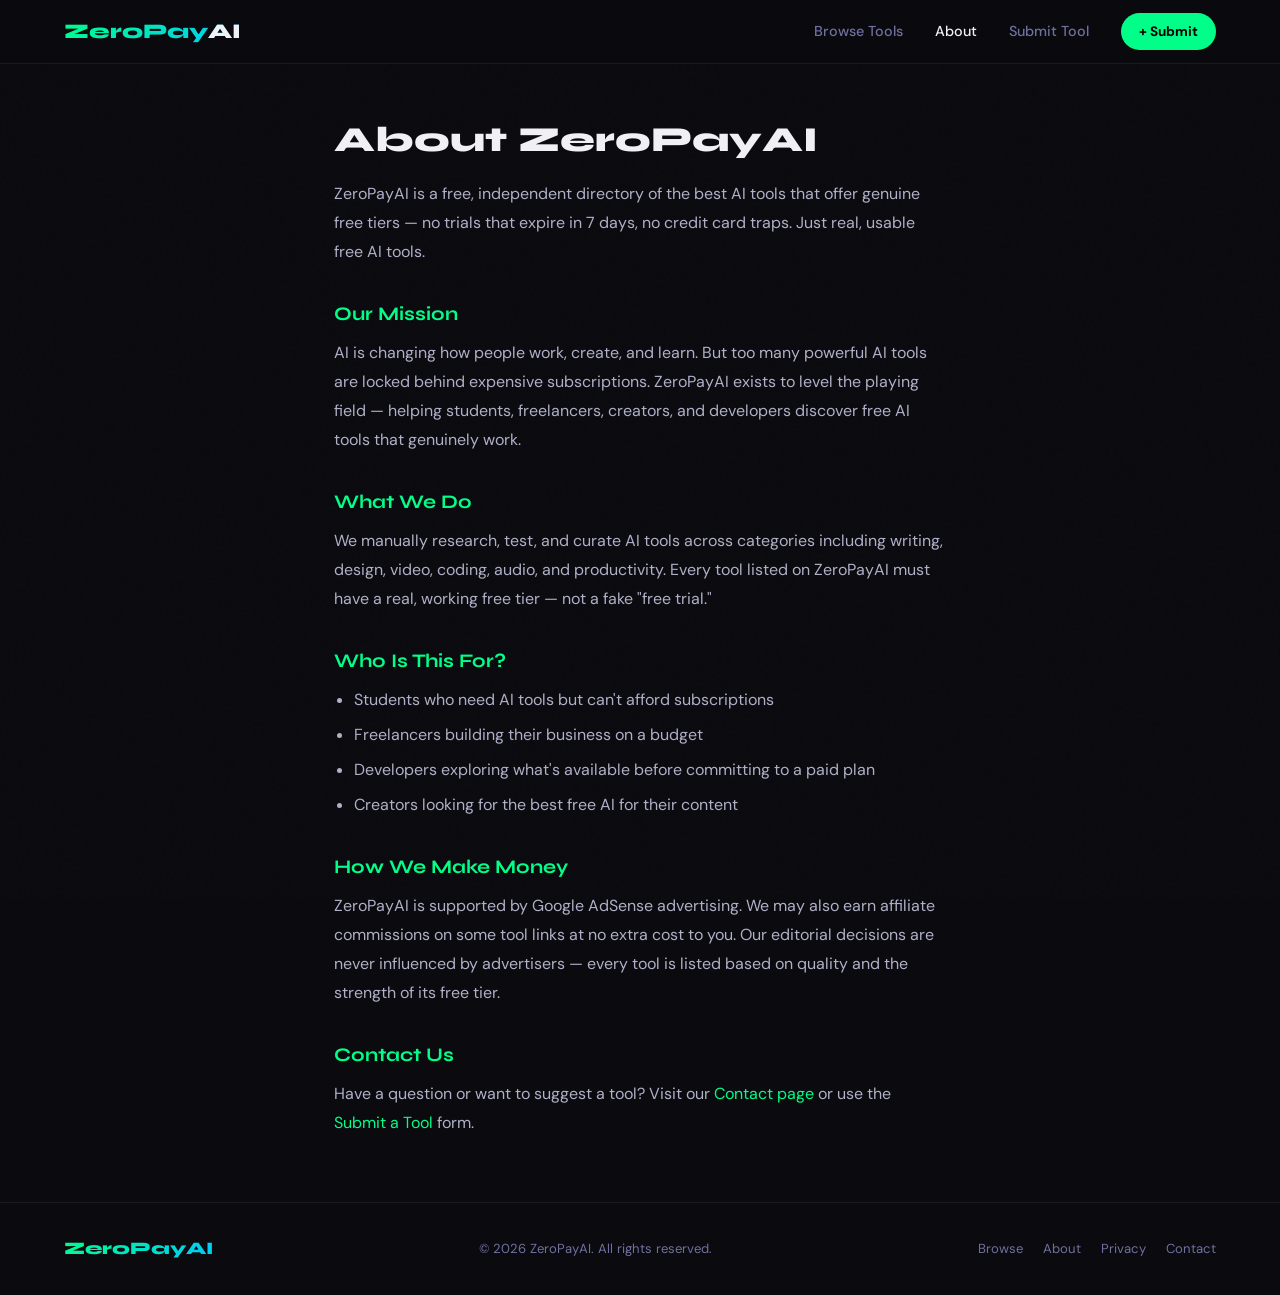
==== about.html @ a78f9772 "initial commit - ZeroPayAI launch" ====
<!DOCTYPE html>
<html lang="en">
<head>
  <meta charset="UTF-8" />
  <link rel="icon" type="image/svg+xml" href="favicon.svg" />
<link rel="apple-touch-icon" href="favicon.svg" />
<meta property="og:image" content="https://zeropayai.netlify.app/og-banner.png" />
  <meta name="viewport" content="width=device-width, initial-scale=1.0" />
  <title>About ZeroPayAI — Free AI Tools Directory</title>
  <meta name="description" content="ZeroPayAI is a curated directory of the best free AI tools. Learn about our mission to make AI accessible to everyone." />
  <link rel="canonical" href="zeropayai.netlify.app" />
  <link rel="stylesheet" href="style.css" />
  <style>
    .content-page { max-width: 740px; margin: 0 auto; padding: 48px 5%; }
    .content-page h1 { font-family: var(--font-head); font-size: 2.2rem; font-weight: 800; margin-bottom: 12px; }
    .content-page h2 { font-family: var(--font-head); font-size: 1.2rem; font-weight: 700; margin: 32px 0 10px; color: var(--accent); }
    .content-page p { color: #b0b0c8; line-height: 1.8; margin-bottom: 16px; }
    .content-page ul { color: #b0b0c8; line-height: 1.8; padding-left: 20px; margin-bottom: 16px; }
    .content-page ul li { margin-bottom: 6px; }
  </style>
</head>
<body>

  <nav>
    <a href="index.html" class="nav-logo">ZeroPay<span>AI</span></a>
    <div class="nav-links">
      <a href="tools.html">Browse Tools</a>
      <a href="about.html" class="active">About</a>
      <a href="submit.html">Submit Tool</a>
      <a href="submit.html" class="btn-nav">+ Submit</a>
    </div>
  </nav>

  <main>
    <div class="content-page">
      <h1>About ZeroPayAI</h1>
      <p>ZeroPayAI is a free, independent directory of the best AI tools that offer genuine free tiers — no trials that expire in 7 days, no credit card traps. Just real, usable free AI tools.</p>

      <h2>Our Mission</h2>
      <p>AI is changing how people work, create, and learn. But too many powerful AI tools are locked behind expensive subscriptions. ZeroPayAI exists to level the playing field — helping students, freelancers, creators, and developers discover free AI tools that genuinely work.</p>

      <h2>What We Do</h2>
      <p>We manually research, test, and curate AI tools across categories including writing, design, video, coding, audio, and productivity. Every tool listed on ZeroPayAI must have a real, working free tier — not a fake "free trial."</p>

      <h2>Who Is This For?</h2>
      <ul>
        <li>Students who need AI tools but can't afford subscriptions</li>
        <li>Freelancers building their business on a budget</li>
        <li>Developers exploring what's available before committing to a paid plan</li>
        <li>Creators looking for the best free AI for their content</li>
      </ul>

      <h2>How We Make Money</h2>
      <p>ZeroPayAI is supported by Google AdSense advertising. We may also earn affiliate commissions on some tool links at no extra cost to you. Our editorial decisions are never influenced by advertisers — every tool is listed based on quality and the strength of its free tier.</p>

      <h2>Contact Us</h2>
      <p>Have a question or want to suggest a tool? Visit our <a href="contact.html" style="color:var(--accent)">Contact page</a> or use the <a href="submit.html" style="color:var(--accent)">Submit a Tool</a> form.</p>
    </div>
  </main>

  <footer>
    <div class="footer-logo">ZeroPayAI</div>
    <p>© 2026 ZeroPayAI. All rights reserved.</p>
    <div class="footer-links">
      <a href="tools.html">Browse</a>
      <a href="about.html">About</a>
      <a href="privacy.html">Privacy</a>
      <a href="contact.html">Contact</a>
    </div>
  </footer>

  <script src="tools-data.js"></script>
  <script src="app.js"></script>
</body>
</html>
---- style.css ----
@import url('https://fonts.googleapis.com/css2?family=Syne:wght@400;600;700;800&family=DM+Sans:wght@300;400;500&display=swap');

/* ─── Variables ─── */
:root {
  --bg: #0a0a0f;
  --bg2: #111118;
  --bg3: #1a1a24;
  --border: rgba(255,255,255,0.07);
  --accent: #00ff88;
  --accent2: #00c8ff;
  --text: #f0f0f5;
  --muted: #7070a0;
  --card-bg: #13131e;
  --radius: 16px;
  --font-head: 'Syne', sans-serif;
  --font-body: 'DM Sans', sans-serif;
}

/* ─── Reset ─── */
*, *::before, *::after { box-sizing: border-box; margin: 0; padding: 0; }
html { scroll-behavior: smooth; }
body {
  font-family: var(--font-body);
  background: var(--bg);
  color: var(--text);
  min-height: 100vh;
  line-height: 1.6;
}
a { text-decoration: none; color: inherit; }
img { max-width: 100%; }

/* ─── Scrollbar ─── */
::-webkit-scrollbar { width: 6px; }
::-webkit-scrollbar-track { background: var(--bg); }
::-webkit-scrollbar-thumb { background: var(--bg3); border-radius: 99px; }

/* ─── Noise Overlay ─── */
body::before {
  content: '';
  position: fixed;
  inset: 0;
  background-image: url("data:image/svg+xml,%3Csvg viewBox='0 0 256 256' xmlns='http://www.w3.org/2000/svg'%3E%3Cfilter id='noise'%3E%3CfeTurbulence type='fractalNoise' baseFrequency='0.9' numOctaves='4' stitchTiles='stitch'/%3E%3C/filter%3E%3Crect width='100%25' height='100%25' filter='url(%23noise)' opacity='0.04'/%3E%3C/svg%3E");
  pointer-events: none;
  z-index: 0;
  opacity: 0.4;
}

/* ─── Nav ─── */
nav {
  position: sticky;
  top: 0;
  z-index: 100;
  background: rgba(10,10,15,0.85);
  backdrop-filter: blur(20px);
  border-bottom: 1px solid var(--border);
  padding: 0 5%;
  display: flex;
  align-items: center;
  justify-content: space-between;
  height: 64px;
}
.nav-logo {
  font-family: var(--font-head);
  font-size: 1.3rem;
  font-weight: 800;
  background: linear-gradient(135deg, var(--accent), var(--accent2));
  -webkit-background-clip: text;
  -webkit-text-fill-color: transparent;
  background-clip: text;
}
.nav-logo span { -webkit-text-fill-color: var(--text); }
.nav-links { display: flex; gap: 2rem; align-items: center; }
.nav-links a {
  color: var(--muted);
  font-size: 0.9rem;
  font-weight: 500;
  transition: color 0.2s;
}
.nav-links a:hover, .nav-links a.active { color: var(--text); }
.btn-nav {
  background: var(--accent);
  color: #000 !important;
  padding: 8px 18px;
  border-radius: 99px;
  font-weight: 700 !important;
  font-size: 0.85rem !important;
  transition: opacity 0.2s !important;
}
.btn-nav:hover { opacity: 0.85; }

/* ─── Hero ─── */
.hero {
  position: relative;
  padding: 100px 5% 80px;
  text-align: center;
  overflow: hidden;
}
.hero-glow {
  position: absolute;
  top: -100px;
  left: 50%;
  transform: translateX(-50%);
  width: 700px;
  height: 500px;
  background: radial-gradient(ellipse, rgba(0,255,136,0.12) 0%, rgba(0,200,255,0.06) 40%, transparent 70%);
  pointer-events: none;
}
.hero-badge {
  display: inline-flex;
  align-items: center;
  gap: 6px;
  background: rgba(0,255,136,0.08);
  border: 1px solid rgba(0,255,136,0.2);
  color: var(--accent);
  font-size: 0.78rem;
  font-weight: 600;
  padding: 5px 14px;
  border-radius: 99px;
  margin-bottom: 24px;
  letter-spacing: 0.05em;
  text-transform: uppercase;
}
.hero h1 {
  font-family: var(--font-head);
  font-size: clamp(2.5rem, 6vw, 5rem);
  font-weight: 800;
  line-height: 1.1;
  margin-bottom: 20px;
  letter-spacing: -0.02em;
}
.hero h1 .highlight {
  background: linear-gradient(135deg, var(--accent), var(--accent2));
  -webkit-background-clip: text;
  -webkit-text-fill-color: transparent;
  background-clip: text;
}
.hero p {
  color: var(--muted);
  font-size: 1.1rem;
  max-width: 560px;
  margin: 0 auto 40px;
}
.hero-search {
  display: flex;
  max-width: 560px;
  margin: 0 auto 48px;
  background: var(--bg3);
  border: 1px solid var(--border);
  border-radius: 99px;
  padding: 6px 6px 6px 22px;
  gap: 8px;
  align-items: center;
  transition: border-color 0.2s;
}
.hero-search:focus-within { border-color: rgba(0,255,136,0.35); }
.hero-search input {
  flex: 1;
  background: none;
  border: none;
  outline: none;
  color: var(--text);
  font-family: var(--font-body);
  font-size: 0.95rem;
}
.hero-search input::placeholder { color: var(--muted); }
.hero-search button {
  background: var(--accent);
  color: #000;
  border: none;
  border-radius: 99px;
  padding: 10px 22px;
  font-family: var(--font-head);
  font-weight: 700;
  font-size: 0.9rem;
  cursor: pointer;
  transition: opacity 0.2s;
}
.hero-search button:hover { opacity: 0.85; }
.hero-stats {
  display: flex;
  justify-content: center;
  gap: 48px;
  flex-wrap: wrap;
}
.stat { text-align: center; }
.stat-num {
  font-family: var(--font-head);
  font-size: 1.8rem;
  font-weight: 800;
  background: linear-gradient(135deg, var(--accent), var(--accent2));
  -webkit-background-clip: text;
  -webkit-text-fill-color: transparent;
  background-clip: text;
}
.stat-label { color: var(--muted); font-size: 0.82rem; margin-top: 2px; }

/* ─── Section ─── */
section { padding: 60px 5%; position: relative; z-index: 1; }
.section-header {
  display: flex;
  align-items: baseline;
  justify-content: space-between;
  margin-bottom: 32px;
  flex-wrap: wrap;
  gap: 12px;
}
.section-title {
  font-family: var(--font-head);
  font-size: 1.6rem;
  font-weight: 700;
}
.see-all {
  color: var(--accent);
  font-size: 0.88rem;
  font-weight: 600;
  display: flex;
  align-items: center;
  gap: 4px;
  transition: gap 0.2s;
}
.see-all:hover { gap: 8px; }

/* ─── Category Pills ─── */
.categories {
  display: flex;
  gap: 10px;
  flex-wrap: wrap;
  margin-bottom: 32px;
}
.cat-pill {
  background: var(--bg3);
  border: 1px solid var(--border);
  color: var(--muted);
  padding: 7px 16px;
  border-radius: 99px;
  font-size: 0.85rem;
  font-weight: 500;
  cursor: pointer;
  transition: all 0.2s;
  white-space: nowrap;
}
.cat-pill:hover { border-color: rgba(255,255,255,0.15); color: var(--text); }
.cat-pill.active {
  background: rgba(0,255,136,0.1);
  border-color: rgba(0,255,136,0.35);
  color: var(--accent);
}

/* ─── Tool Cards Grid ─── */
.tools-grid {
  display: grid;
  grid-template-columns: repeat(auto-fill, minmax(280px, 1fr));
  gap: 20px;
}
.tool-card {
  background: var(--card-bg);
  border: 1px solid var(--border);
  border-radius: var(--radius);
  padding: 22px;
  cursor: pointer;
  transition: transform 0.2s, border-color 0.2s, box-shadow 0.2s;
  display: flex;
  flex-direction: column;
  gap: 12px;
  position: relative;
  overflow: hidden;
}
.tool-card::before {
  content: '';
  position: absolute;
  inset: 0;
  background: linear-gradient(135deg, rgba(0,255,136,0.03), transparent 60%);
  opacity: 0;
  transition: opacity 0.3s;
}
.tool-card:hover { transform: translateY(-4px); border-color: rgba(0,255,136,0.2); box-shadow: 0 12px 40px rgba(0,0,0,0.4); }
.tool-card:hover::before { opacity: 1; }
.card-top { display: flex; align-items: flex-start; justify-content: space-between; gap: 10px; }
.tool-icon {
  width: 48px;
  height: 48px;
  border-radius: 12px;
  background: var(--bg3);
  display: flex;
  align-items: center;
  justify-content: center;
  font-size: 1.5rem;
  flex-shrink: 0;
}
.tool-badge {
  font-size: 0.7rem;
  font-weight: 700;
  padding: 3px 10px;
  border-radius: 99px;
  text-transform: uppercase;
  letter-spacing: 0.05em;
  white-space: nowrap;
}
.badge-popular { background: rgba(0,255,136,0.12); color: var(--accent); }
.badge-trending { background: rgba(255,165,0,0.12); color: orange; }
.badge-editor { background: rgba(0,200,255,0.12); color: var(--accent2); }
.badge-free { background: rgba(255,255,255,0.06); color: var(--muted); }
.tool-name {
  font-family: var(--font-head);
  font-size: 1rem;
  font-weight: 700;
}
.tool-tagline { color: var(--muted); font-size: 0.83rem; line-height: 1.5; }
.card-bottom { display: flex; align-items: center; justify-content: space-between; margin-top: auto; }
.tool-category {
  font-size: 0.75rem;
  color: var(--muted);
  background: var(--bg3);
  padding: 3px 10px;
  border-radius: 99px;
}
.tool-rating { display: flex; align-items: center; gap: 4px; font-size: 0.82rem; color: var(--muted); }
.tool-rating .star { color: #fbbf24; }
.free-tag {
  font-size: 0.72rem;
  color: var(--accent);
  font-weight: 600;
  margin-top: 4px;
}

/* ─── Tool Detail Page ─── */
.detail-container { max-width: 860px; margin: 0 auto; padding: 48px 5%; }
.back-btn {
  display: inline-flex;
  align-items: center;
  gap: 6px;
  color: var(--muted);
  font-size: 0.88rem;
  margin-bottom: 32px;
  transition: color 0.2s;
}
.back-btn:hover { color: var(--text); }
.detail-header {
  display: flex;
  gap: 20px;
  align-items: flex-start;
  margin-bottom: 32px;
  flex-wrap: wrap;
}
.detail-icon {
  width: 72px;
  height: 72px;
  border-radius: 18px;
  background: var(--bg3);
  display: flex;
  align-items: center;
  justify-content: center;
  font-size: 2.2rem;
  flex-shrink: 0;
}
.detail-meta { flex: 1; }
.detail-meta h1 {
  font-family: var(--font-head);
  font-size: 2rem;
  font-weight: 800;
  margin-bottom: 6px;
}
.detail-tagline { color: var(--muted); font-size: 1rem; margin-bottom: 12px; }
.detail-tags { display: flex; gap: 8px; flex-wrap: wrap; }
.tag-chip {
  background: var(--bg3);
  border: 1px solid var(--border);
  color: var(--muted);
  font-size: 0.75rem;
  padding: 3px 10px;
  border-radius: 99px;
}
.detail-body {
  background: var(--card-bg);
  border: 1px solid var(--border);
  border-radius: var(--radius);
  padding: 28px;
  margin-bottom: 24px;
}
.detail-body h2 {
  font-family: var(--font-head);
  font-size: 1rem;
  font-weight: 700;
  margin-bottom: 10px;
  color: var(--muted);
  text-transform: uppercase;
  letter-spacing: 0.08em;
  font-size: 0.78rem;
}
.detail-body p { color: var(--text); line-height: 1.8; font-size: 0.95rem; }
.detail-info-grid {
  display: grid;
  grid-template-columns: repeat(auto-fill, minmax(180px, 1fr));
  gap: 16px;
  margin-bottom: 24px;
}
.info-card {
  background: var(--card-bg);
  border: 1px solid var(--border);
  border-radius: var(--radius);
  padding: 18px;
}
.info-card .label { font-size: 0.72rem; color: var(--muted); text-transform: uppercase; letter-spacing: 0.08em; margin-bottom: 6px; }
.info-card .value { font-family: var(--font-head); font-size: 1rem; font-weight: 700; }
.info-card .value.green { color: var(--accent); }
.visit-btn {
  display: inline-flex;
  align-items: center;
  gap: 10px;
  background: var(--accent);
  color: #000;
  font-family: var(--font-head);
  font-weight: 700;
  font-size: 1rem;
  padding: 14px 32px;
  border-radius: 99px;
  transition: opacity 0.2s, transform 0.2s;
}
.visit-btn:hover { opacity: 0.88; transform: translateY(-2px); }

/* ─── Submit Form ─── */
.form-container { max-width: 640px; margin: 0 auto; padding: 48px 5%; }
.form-container h1 {
  font-family: var(--font-head);
  font-size: 2rem;
  font-weight: 800;
  margin-bottom: 8px;
}
.form-container .subtitle { color: var(--muted); margin-bottom: 36px; }
.form-card {
  background: var(--card-bg);
  border: 1px solid var(--border);
  border-radius: var(--radius);
  padding: 32px;
}
.form-group { margin-bottom: 20px; }
.form-group label {
  display: block;
  font-size: 0.85rem;
  font-weight: 600;
  margin-bottom: 8px;
  color: var(--text);
}
.form-group input,
.form-group select,
.form-group textarea {
  width: 100%;
  background: var(--bg3);
  border: 1px solid var(--border);
  border-radius: 10px;
  color: var(--text);
  font-family: var(--font-body);
  font-size: 0.9rem;
  padding: 12px 16px;
  outline: none;
  transition: border-color 0.2s;
}
.form-group input:focus,
.form-group select:focus,
.form-group textarea:focus { border-color: rgba(0,255,136,0.4); }
.form-group textarea { resize: vertical; min-height: 100px; }
.form-group select option { background: var(--bg2); }
.submit-btn {
  width: 100%;
  background: var(--accent);
  color: #000;
  border: none;
  border-radius: 99px;
  padding: 14px;
  font-family: var(--font-head);
  font-weight: 700;
  font-size: 1rem;
  cursor: pointer;
  transition: opacity 0.2s;
  margin-top: 8px;
}
.submit-btn:hover { opacity: 0.88; }
.success-msg {
  display: none;
  background: rgba(0,255,136,0.08);
  border: 1px solid rgba(0,255,136,0.25);
  color: var(--accent);
  border-radius: 10px;
  padding: 14px 18px;
  text-align: center;
  margin-top: 16px;
  font-size: 0.9rem;
}

/* ─── Search & Filter Bar (tools.html) ─── */
.toolbar {
  display: flex;
  gap: 12px;
  margin-bottom: 24px;
  flex-wrap: wrap;
  align-items: center;
}
.search-box {
  flex: 1;
  min-width: 220px;
  background: var(--bg3);
  border: 1px solid var(--border);
  border-radius: 99px;
  padding: 10px 20px;
  display: flex;
  align-items: center;
  gap: 10px;
  transition: border-color 0.2s;
}
.search-box:focus-within { border-color: rgba(0,255,136,0.35); }
.search-box input {
  background: none;
  border: none;
  outline: none;
  color: var(--text);
  font-family: var(--font-body);
  font-size: 0.9rem;
  width: 100%;
}
.search-box input::placeholder { color: var(--muted); }
.search-icon { color: var(--muted); font-size: 1rem; }
.filter-select {
  background: var(--bg3);
  border: 1px solid var(--border);
  color: var(--text);
  border-radius: 99px;
  padding: 10px 20px;
  font-family: var(--font-body);
  font-size: 0.88rem;
  outline: none;
  cursor: pointer;
  transition: border-color 0.2s;
}
.filter-select:focus { border-color: rgba(0,255,136,0.35); }
.filter-select option { background: var(--bg2); }
.results-count { color: var(--muted); font-size: 0.85rem; margin-bottom: 20px; }

/* ─── Newsletter ─── */
.newsletter {
  background: var(--bg3);
  border: 1px solid var(--border);
  border-radius: 24px;
  padding: 48px;
  text-align: center;
  position: relative;
  overflow: hidden;
}
.newsletter::before {
  content: '';
  position: absolute;
  top: -60px;
  left: 50%;
  transform: translateX(-50%);
  width: 400px;
  height: 300px;
  background: radial-gradient(ellipse, rgba(0,255,136,0.08), transparent 70%);
  pointer-events: none;
}
.newsletter h2 {
  font-family: var(--font-head);
  font-size: 1.8rem;
  font-weight: 800;
  margin-bottom: 10px;
}
.newsletter p { color: var(--muted); margin-bottom: 28px; }
.newsletter-form {
  display: flex;
  max-width: 420px;
  margin: 0 auto;
  gap: 8px;
  background: var(--bg2);
  border: 1px solid var(--border);
  border-radius: 99px;
  padding: 6px 6px 6px 20px;
}
.newsletter-form input {
  flex: 1;
  background: none;
  border: none;
  outline: none;
  color: var(--text);
  font-family: var(--font-body);
  font-size: 0.9rem;
}
.newsletter-form input::placeholder { color: var(--muted); }
.newsletter-form button {
  background: var(--accent);
  color: #000;
  border: none;
  border-radius: 99px;
  padding: 10px 20px;
  font-family: var(--font-head);
  font-weight: 700;
  font-size: 0.88rem;
  cursor: pointer;
  white-space: nowrap;
  transition: opacity 0.2s;
}
.newsletter-form button:hover { opacity: 0.85; }

/* ─── Footer ─── */
footer {
  border-top: 1px solid var(--border);
  padding: 32px 5%;
  display: flex;
  align-items: center;
  justify-content: space-between;
  flex-wrap: wrap;
  gap: 12px;
  position: relative;
  z-index: 1;
}
.footer-logo {
  font-family: var(--font-head);
  font-weight: 800;
  font-size: 1.1rem;
  background: linear-gradient(135deg, var(--accent), var(--accent2));
  -webkit-background-clip: text;
  -webkit-text-fill-color: transparent;
  background-clip: text;
}
footer p { color: var(--muted); font-size: 0.82rem; }
.footer-links { display: flex; gap: 20px; }
.footer-links a { color: var(--muted); font-size: 0.82rem; transition: color 0.2s; }
.footer-links a:hover { color: var(--text); }

/* ─── Empty State ─── */
.empty-state {
  text-align: center;
  padding: 60px 20px;
  color: var(--muted);
}
.empty-state .emoji { font-size: 3rem; margin-bottom: 16px; }
.empty-state h3 { font-family: var(--font-head); font-size: 1.2rem; margin-bottom: 8px; color: var(--text); }

/* ─── Animations ─── */
@keyframes fadeUp {
  from { opacity: 0; transform: translateY(20px); }
  to { opacity: 1; transform: translateY(0); }
}
.fade-up { animation: fadeUp 0.5s ease forwards; }

/* ─── Responsive ─── */
@media (max-width: 768px) {
  nav { padding: 0 4%; }
  .nav-links { gap: 1rem; }
  .nav-links a:not(.btn-nav):not(:last-child) { display: none; }
  .hero { padding: 60px 4% 48px; }
  .hero-stats { gap: 28px; }
  .newsletter { padding: 32px 24px; }
  .newsletter-form { flex-direction: column; border-radius: 12px; padding: 12px; }
  .newsletter-form button { border-radius: 8px; }
}
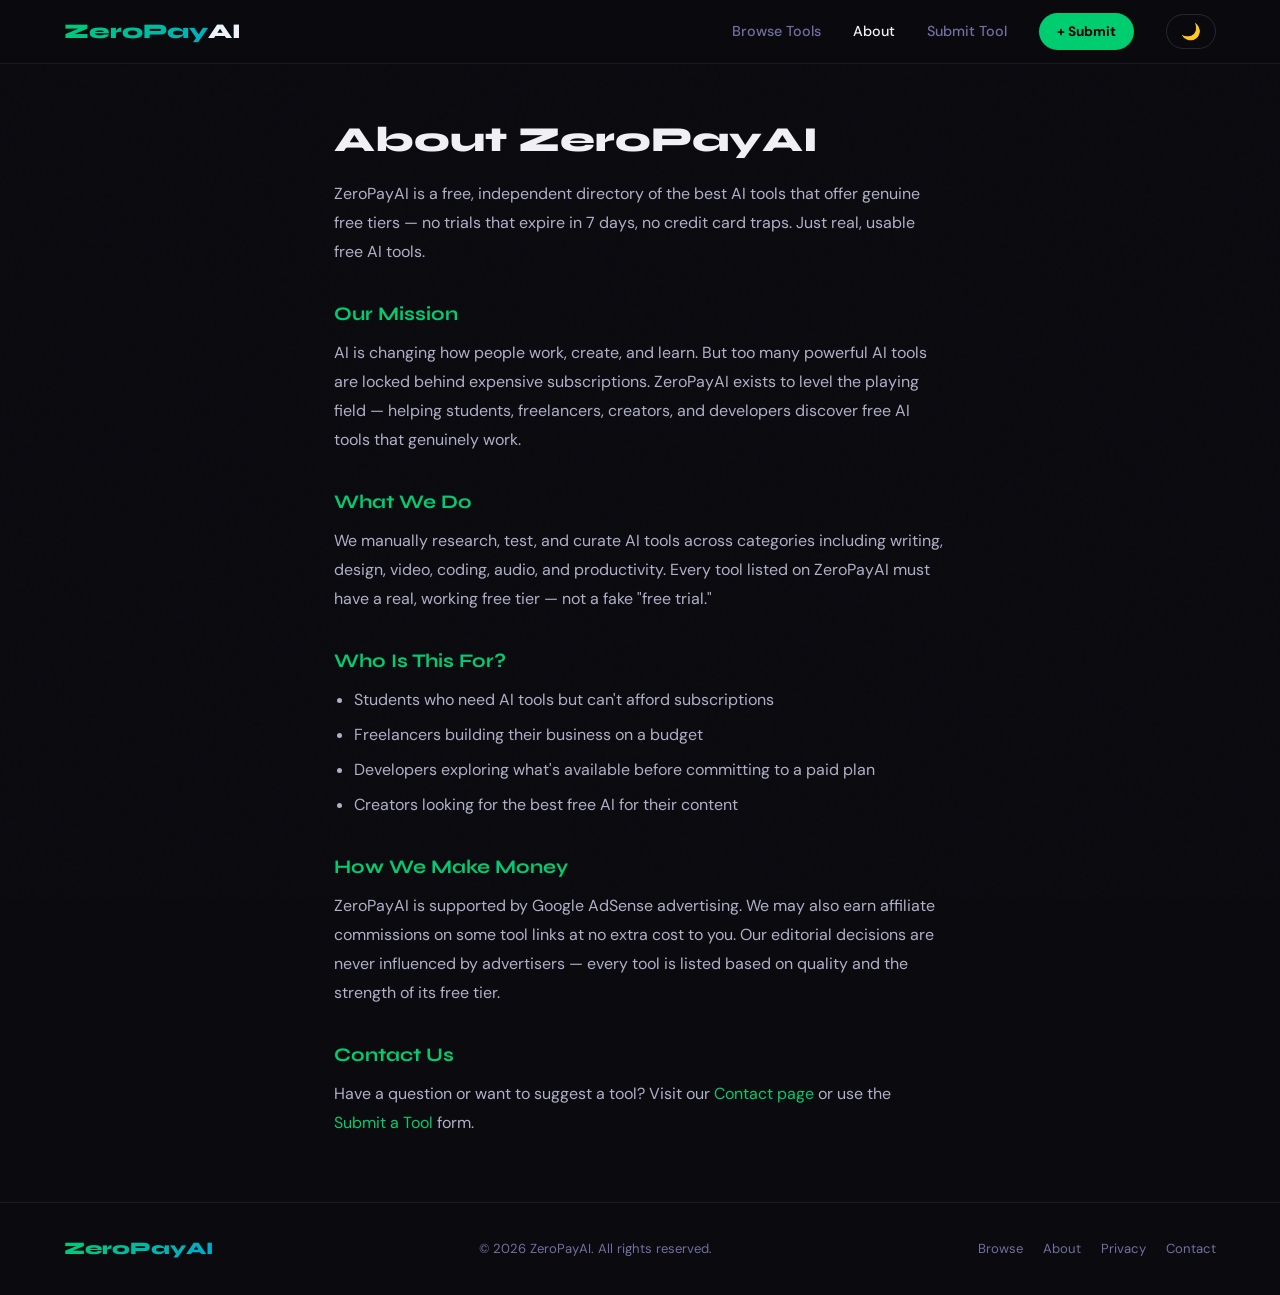
==== commit 294beaff: "add light/dark mode toggle" ====
--- a/about.html
+++ b/about.html
@@ -2,11 +2,11 @@
 <html lang="en">
 <head>
   <meta charset="UTF-8" />
-  <link rel="icon" type="image/svg+xml" href="favicon.svg" />
-<link rel="apple-touch-icon" href="favicon.svg" />
-<meta property="og:image" content="https://zeropayai.netlify.app/og-banner.png" />
-  <meta name="viewport" content="width=device-width, initial-scale=1.0" />
-  <title>About ZeroPayAI — Free AI Tools Directory</title>
+  <meta name="google-site-verification" content="KK3UUOpEy3ErOD5eJbiTCEjrXGXTsG2acw9eWnKcE2Q" />
+<link rel="icon" type="image/svg+xml" href="favicon.svg" />
+<link rel="shortcut icon" href="favicon.svg" />
+<meta name="theme-color" content="#0a0a0f" />
+<link rel="stylesheet" href="style.css" />  <title>About ZeroPayAI — Free AI Tools Directory</title>
   <meta name="description" content="ZeroPayAI is a curated directory of the best free AI tools. Learn about our mission to make AI accessible to everyone." />
   <link rel="canonical" href="zeropayai.netlify.app" />
   <link rel="stylesheet" href="style.css" />
@@ -28,6 +28,7 @@
       <a href="about.html" class="active">About</a>
       <a href="submit.html">Submit Tool</a>
       <a href="submit.html" class="btn-nav">+ Submit</a>
+      <button id="theme-toggle" onclick="toggleTheme()" style="background:none;border:1px solid rgba(255,255,255,0.12);border-radius:99px;padding:7px 14px;cursor:pointer;font-size:1rem;color:var(--text);transition:all 0.2s;">🌙</button>
     </div>
   </nav>
 
--- a/style.css
+++ b/style.css
@@ -6,8 +6,8 @@
   --bg2: #111118;
   --bg3: #1a1a24;
   --border: rgba(255,255,255,0.07);
-  --accent: #00ff88;
-  --accent2: #00c8ff;
+  --accent: #00cc70;
+  --accent2: #00a8d4;
   --text: #f0f0f5;
   --muted: #7070a0;
   --card-bg: #13131e;
@@ -16,6 +16,48 @@
   --font-body: 'DM Sans', sans-serif;
 }
 
+/* ─── Light Mode ─── */
+body.light {
+  --bg: #f5f7ff;
+  --bg2: #eef0f8;
+  --bg3: #e4e7f5;
+  --border: rgba(0,0,0,0.08);
+  --accent: #00a85a;
+  --accent2: #0088b0;
+  --text: #0a0a1a;
+  --muted: #5a5a80;
+  --card-bg: #ffffff;
+}
+
+body.light nav {
+  background: rgba(245,247,255,0.85);
+}
+
+body.light .hero-glow {
+  background: radial-gradient(ellipse, rgba(0,168,90,0.1) 0%, rgba(0,136,176,0.05) 40%, transparent 70%);
+}
+
+body.light .newsletter {
+  background: var(--bg3);
+}
+
+body.light .tool-card:hover {
+  border-color: rgba(0,168,90,0.3);
+  box-shadow: 0 12px 40px rgba(0,0,0,0.1);
+}
+
+body.light .icon-bg {
+  background: #1a1a2e;
+}
+
+body.light footer {
+  border-top: 1px solid var(--border);
+}
+
+body.light #cookie-banner {
+  background: #eef0f8;
+  border-top: 1px solid rgba(0,0,0,0.08);
+}
 /* ─── Reset ─── */
 *, *::before, *::after { box-sizing: border-box; margin: 0; padding: 0; }
 html { scroll-behavior: smooth; }
--- a/style.css
+++ b/style.css
@@ -6,8 +6,8 @@
   --bg2: #111118;
   --bg3: #1a1a24;
   --border: rgba(255,255,255,0.07);
-  --accent: #00ff88;
-  --accent2: #00c8ff;
+  --accent: #00cc70;
+  --accent2: #00a8d4;
   --text: #f0f0f5;
   --muted: #7070a0;
   --card-bg: #13131e;
@@ -16,6 +16,48 @@
   --font-body: 'DM Sans', sans-serif;
 }
 
+/* ─── Light Mode ─── */
+body.light {
+  --bg: #f5f7ff;
+  --bg2: #eef0f8;
+  --bg3: #e4e7f5;
+  --border: rgba(0,0,0,0.08);
+  --accent: #00a85a;
+  --accent2: #0088b0;
+  --text: #0a0a1a;
+  --muted: #5a5a80;
+  --card-bg: #ffffff;
+}
+
+body.light nav {
+  background: rgba(245,247,255,0.85);
+}
+
+body.light .hero-glow {
+  background: radial-gradient(ellipse, rgba(0,168,90,0.1) 0%, rgba(0,136,176,0.05) 40%, transparent 70%);
+}
+
+body.light .newsletter {
+  background: var(--bg3);
+}
+
+body.light .tool-card:hover {
+  border-color: rgba(0,168,90,0.3);
+  box-shadow: 0 12px 40px rgba(0,0,0,0.1);
+}
+
+body.light .icon-bg {
+  background: #1a1a2e;
+}
+
+body.light footer {
+  border-top: 1px solid var(--border);
+}
+
+body.light #cookie-banner {
+  background: #eef0f8;
+  border-top: 1px solid rgba(0,0,0,0.08);
+}
 /* ─── Reset ─── */
 *, *::before, *::after { box-sizing: border-box; margin: 0; padding: 0; }
 html { scroll-behavior: smooth; }
